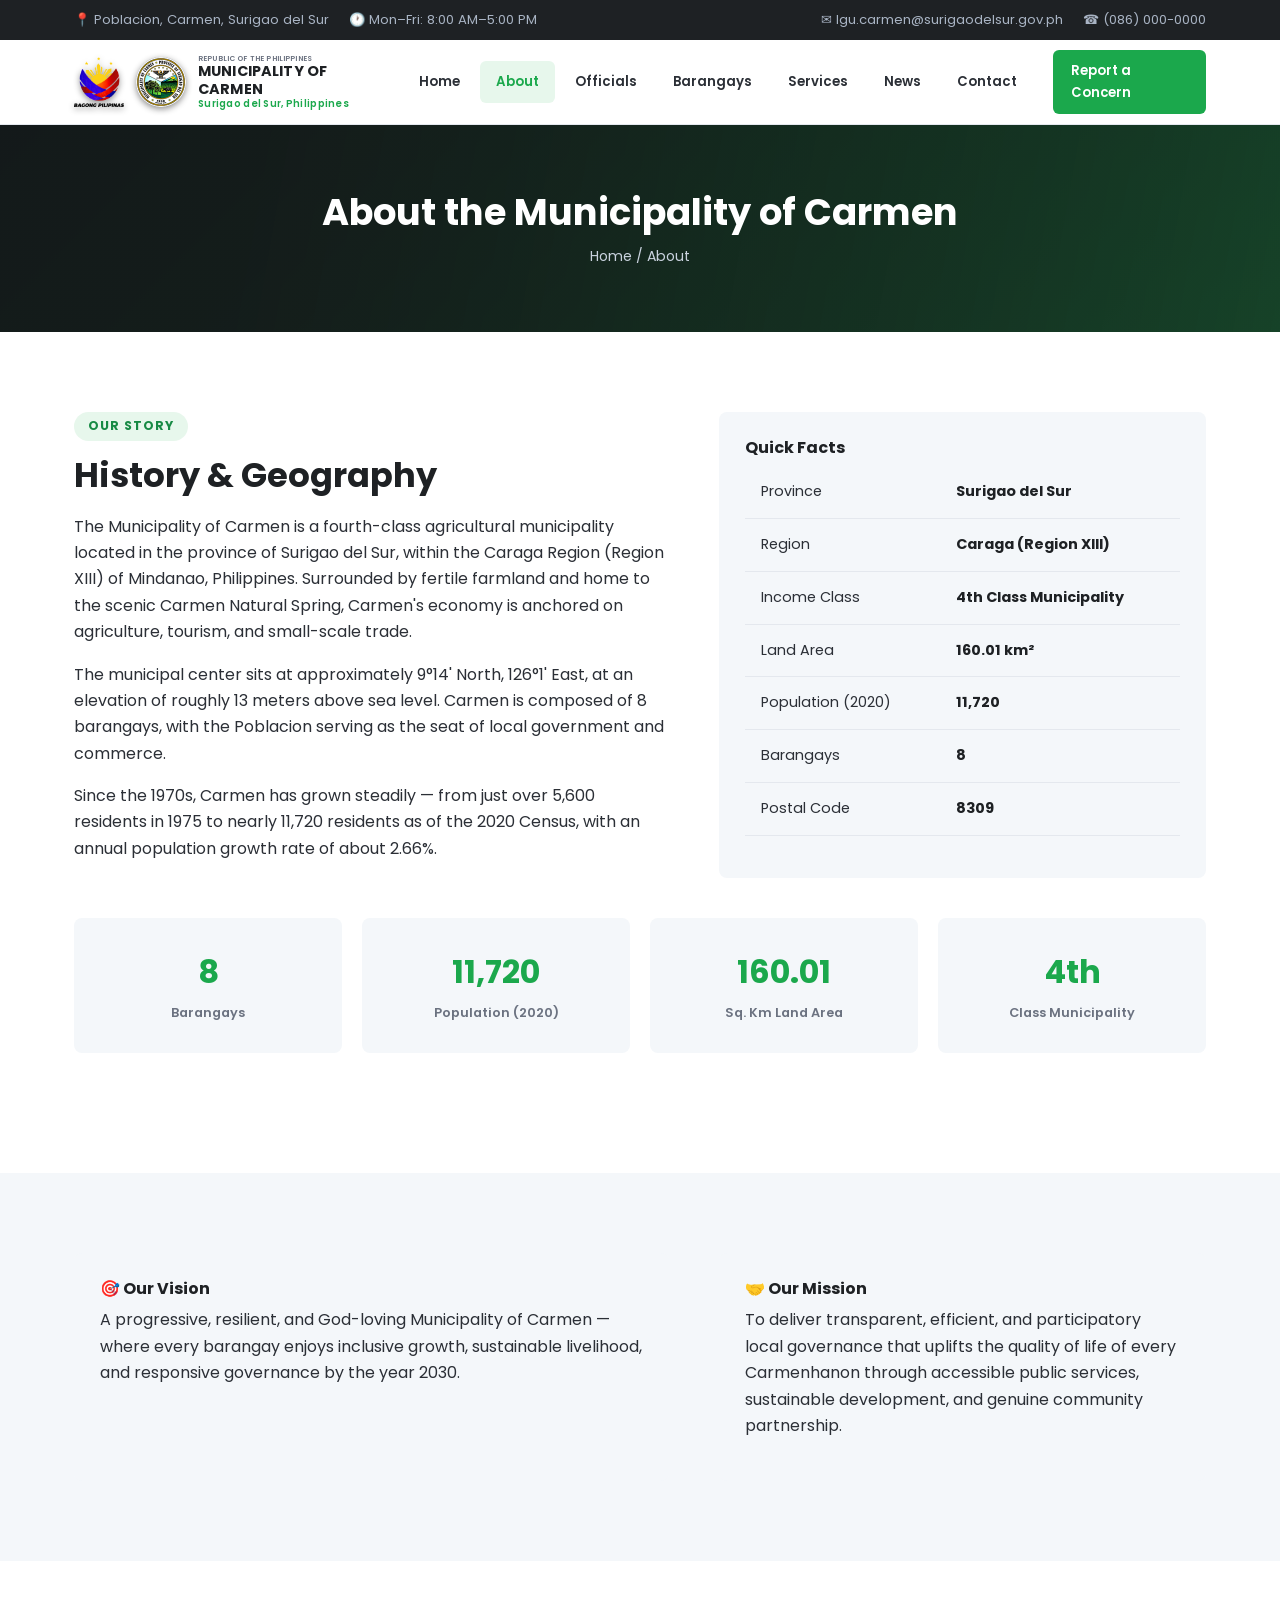
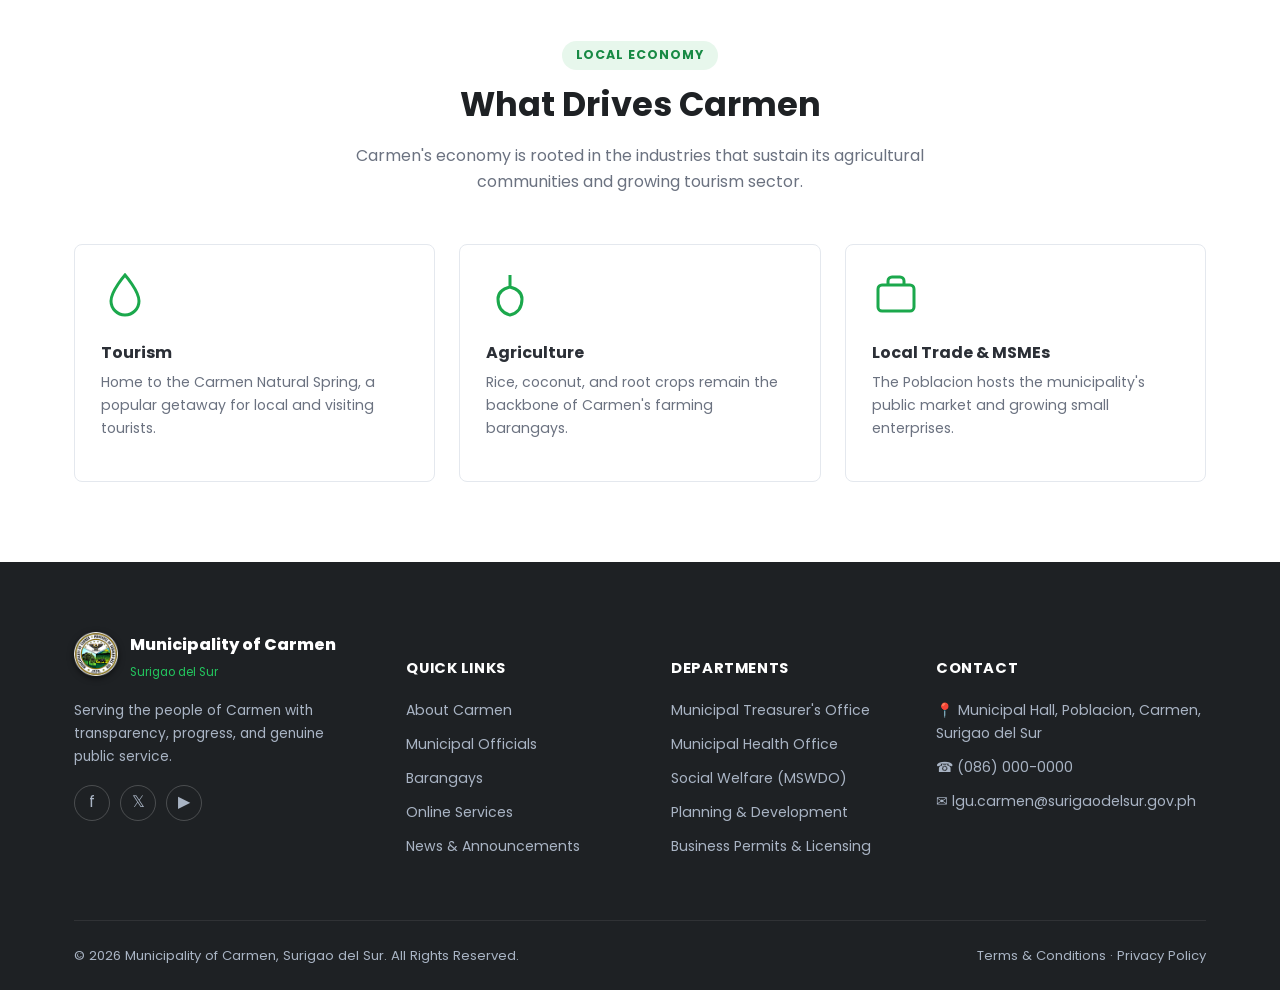
==== about.html @ b29a8e4d "Initial commit: Municipality of Carmen official website Static site for the Municipality of Carmen, " ====
<!DOCTYPE html>
<html lang="en">
<head>
<meta charset="UTF-8">
<meta name="viewport" content="width=device-width, initial-scale=1.0">
<title>About Carmen | Municipality of Carmen, Surigao del Sur</title>
<link rel="icon" href="assets/seal.png" type="image/png">
<link rel="preconnect" href="https://fonts.googleapis.com">
<link rel="preconnect" href="https://fonts.gstatic.com" crossorigin>
<link rel="stylesheet" href="https://fonts.googleapis.com/css2?family=Poppins:wght@300;400;500;600;700;800&family=Dancing+Script:wght@500;600;700&display=swap">
<link rel="stylesheet" href="css/style.css">
</head>
<body>

<div class="topbar">
  <div class="container">
    <div class="topbar-left">
      <span>📍 Poblacion, Carmen, Surigao del Sur</span>
      <span>🕐 Mon–Fri: 8:00 AM–5:00 PM</span>
    </div>
    <div class="topbar-right">
      <a href="mailto:lgu.carmen@surigaodelsur.gov.ph">✉ lgu.carmen@surigaodelsur.gov.ph</a>
      <a href="contact.html">☎ (086) 000-0000</a>
    </div>
  </div>
</div>

<header class="site-header">
  <div class="container">
    <a href="index.html" class="brand">
      <img src="assets/bago.png" alt="Bagong Pilipinas" class="seal">
      <img src="assets/seal.png" alt="Seal of Carmen, Surigao del Sur" class="seal">
      <span class="brand-text">
        <span class="name-country">Republic of the Philippines</span>
        <span class="name-en">Municipality of Carmen</span>
        <span class="name-fil">Surigao del Sur, Philippines</span>
      </span>
    </a>
    <nav class="main-nav">
      <ul>
        <li><a href="index.html">Home</a></li>
        <li><a href="about.html">About</a></li>
        <li><a href="officials.html">Officials</a></li>
        <li><a href="barangays.html">Barangays</a></li>
        <li><a href="services.html">Services</a></li>
        <li><a href="news.html">News</a></li>
        <li><a href="contact.html">Contact</a></li>
      </ul>
    </nav>
    <div class="header-cta">
      <a href="contact.html" class="btn btn-primary btn-sm">Report a Concern</a>
      <button class="nav-toggle" aria-label="Toggle menu">☰</button>
    </div>
  </div>
</header>

<div class="page-header">
  <div class="container">
    <h1>About the Municipality of Carmen</h1>
    <div class="breadcrumb"><a href="index.html">Home</a> / About</div>
  </div>
</div>

<section class="section">
  <div class="container">
    <div class="two-col">
      <div>
        <div class="section-head section-head--left mb-0">
          <span class="eyebrow">Our Story</span>
          <h2>History &amp; Geography</h2>
        </div>
        <p>The Municipality of Carmen is a fourth-class agricultural municipality located in the province of Surigao del Sur, within the Caraga Region (Region XIII) of Mindanao, Philippines. Surrounded by fertile farmland and home to the scenic Carmen Natural Spring, Carmen's economy is anchored on agriculture, tourism, and small-scale trade.</p>
        <p>The municipal center sits at approximately 9°14' North, 126°1' East, at an elevation of roughly 13 meters above sea level. Carmen is composed of 8 barangays, with the Poblacion serving as the seat of local government and commerce.</p>
        <p>Since the 1970s, Carmen has grown steadily — from just over 5,600 residents in 1975 to nearly 11,720 residents as of the 2020 Census, with an annual population growth rate of about 2.66%.</p>
      </div>
      <div class="info-card">
        <h4>Quick Facts</h4>
        <table class="hotline-table">
          <tr><td>Province</td><td><strong>Surigao del Sur</strong></td></tr>
          <tr><td>Region</td><td><strong>Caraga (Region XIII)</strong></td></tr>
          <tr><td>Income Class</td><td><strong>4th Class Municipality</strong></td></tr>
          <tr><td>Land Area</td><td><strong>160.01 km²</strong></td></tr>
          <tr><td>Population (2020)</td><td><strong>11,720</strong></td></tr>
          <tr><td>Barangays</td><td><strong>8</strong></td></tr>
          <tr><td>Postal Code</td><td><strong>8309</strong></td></tr>
        </table>
      </div>
    </div>

    <div class="stat-grid">
      <div class="stat-card"><strong>8</strong><span>Barangays</span></div>
      <div class="stat-card"><strong>11,720</strong><span>Population (2020)</span></div>
      <div class="stat-card"><strong>160.01</strong><span>Sq. Km Land Area</span></div>
      <div class="stat-card"><strong>4th</strong><span>Class Municipality</span></div>
    </div>
  </div>
</section>

<section class="section section--alt">
  <div class="container">
    <div class="two-col">
      <div class="info-card">
        <h4>🎯 Our Vision</h4>
        <p>A progressive, resilient, and God-loving Municipality of Carmen — where every barangay enjoys inclusive growth, sustainable livelihood, and responsive governance by the year 2030.</p>
      </div>
      <div class="info-card">
        <h4>🤝 Our Mission</h4>
        <p>To deliver transparent, efficient, and participatory local governance that uplifts the quality of life of every Carmenhanon through accessible public services, sustainable development, and genuine community partnership.</p>
      </div>
    </div>
  </div>
</section>

<section class="section">
  <div class="container">
    <div class="section-head">
      <span class="eyebrow">Local Economy</span>
      <h2>What Drives Carmen</h2>
      <p>Carmen's economy is rooted in the industries that sustain its agricultural communities and growing tourism sector.</p>
    </div>
    <div class="services-directory">
      <div class="dept-card">
        <svg class="icon" viewBox="0 0 24 24" fill="none" stroke="currentColor" stroke-width="1.5"><path d="M12 2C12 2 5 10 5 15a7 7 0 0 0 14 0c0-5-7-13-7-13Z"/></svg>
        <h4>Tourism</h4>
        <p>Home to the Carmen Natural Spring, a popular getaway for local and visiting tourists.</p>
      </div>
      <div class="dept-card">
        <svg class="icon" viewBox="0 0 24 24" fill="none" stroke="currentColor" stroke-width="1.5"><path d="M12 2v6M12 22c-4-1-6-4-6-8 0-3 2-5 6-6 4 1 6 3 6 6 0 4-2 7-6 8Z"/></svg>
        <h4>Agriculture</h4>
        <p>Rice, coconut, and root crops remain the backbone of Carmen's farming barangays.</p>
      </div>
      <div class="dept-card">
        <svg class="icon" viewBox="0 0 24 24" fill="none" stroke="currentColor" stroke-width="1.5"><rect x="3" y="7" width="18" height="13" rx="2"/><path d="M8 7V5a2 2 0 0 1 2-2h4a2 2 0 0 1 2 2v2"/></svg>
        <h4>Local Trade &amp; MSMEs</h4>
        <p>The Poblacion hosts the municipality's public market and growing small enterprises.</p>
      </div>
    </div>
  </div>
</section>

<footer class="site-footer">
  <div class="container">
    <div class="footer-top">
      <div class="footer-col">
        <div class="footer-brand">
          <img src="assets/seal.png" alt="Seal" class="seal">
          <span>
            <span class="name-en">Municipality of Carmen</span><br>
            <span class="name-fil">Surigao del Sur</span>
          </span>
        </div>
        <p style="font-size:.86rem;">Serving the people of Carmen with transparency, progress, and genuine public service.</p>
        <div class="social-row">
          <a href="#" aria-label="Facebook">f</a>
          <a href="#" aria-label="Twitter">𝕏</a>
          <a href="#" aria-label="YouTube">▶</a>
        </div>
      </div>
      <div class="footer-col">
        <h5>Quick Links</h5>
        <ul>
          <li><a href="about.html">About Carmen</a></li>
          <li><a href="officials.html">Municipal Officials</a></li>
          <li><a href="barangays.html">Barangays</a></li>
          <li><a href="services.html">Online Services</a></li>
          <li><a href="news.html">News &amp; Announcements</a></li>
        </ul>
      </div>
      <div class="footer-col">
        <h5>Departments</h5>
        <ul>
          <li><a href="services.html">Municipal Treasurer's Office</a></li>
          <li><a href="services.html">Municipal Health Office</a></li>
          <li><a href="services.html">Social Welfare (MSWDO)</a></li>
          <li><a href="services.html">Planning &amp; Development</a></li>
          <li><a href="services.html">Business Permits &amp; Licensing</a></li>
        </ul>
      </div>
      <div class="footer-col">
        <h5>Contact</h5>
        <ul>
          <li>📍 Municipal Hall, Poblacion, Carmen, Surigao del Sur</li>
          <li>☎ (086) 000-0000</li>
          <li>✉ lgu.carmen@surigaodelsur.gov.ph</li>
        </ul>
      </div>
    </div>
    <div class="footer-bottom">
      <span>© 2026 Municipality of Carmen, Surigao del Sur. All Rights Reserved.</span>
      <span><a href="#">Terms &amp; Conditions</a> · <a href="#">Privacy Policy</a></span>
    </div>
  </div>
</footer>

<script src="js/main.js"></script>
</body>
</html>
---- css/style.css ----
/* ==========================================================================
   Municipality of Carmen, Surigao del Sur — main stylesheet
   ========================================================================== */

:root {
  --primary: #1BA84C;
  --primary-dark: #128238;
  --primary-light: #E7F7EC;
  --accent: #23C55E;
  --accent-dark: #178A44;
  --red: #CE1126;
  --dark: #1E2124;
  --text: #2B2F36;
  --text-light: #6B7280;
  --bg-alt: #F4F7FA;
  --border: #E4E8EE;
  --white: #FFFFFF;
  --radius: 8px;
  --shadow: 0 10px 30px rgba(14, 30, 51, 0.08);
  --container: 1180px;
  font-size: 16px;
}

* { box-sizing: border-box; }
html { scroll-behavior: smooth; }

body {
  margin: 0;
  font-family: 'Poppins', "Segoe UI", Roboto, "Helvetica Neue", Arial, sans-serif;
  color: var(--text);
  background: var(--white);
  line-height: 1.65;
}

img { max-width: 100%; display: block; }
a { color: inherit; text-decoration: none; }
ul { margin: 0; padding: 0; list-style: none; }
h1, h2, h3, h4 { margin: 0 0 .5em; line-height: 1.25; font-weight: 700; }
p { margin: 0 0 1em; }

.container {
  max-width: var(--container);
  margin: 0 auto;
  padding: 0 24px;
}

.section { padding: 80px 0; }
.section--alt { background: var(--bg-alt); }
.section--dark { background: var(--dark); color: #C9D2DE; }

.section-head {
  text-align: center;
  max-width: 640px;
  margin: 0 auto 48px;
}
.section-head .eyebrow {
  display: inline-block;
  color: var(--accent-dark);
  background: var(--primary-light);
  padding: 4px 14px;
  border-radius: 20px;
  font-size: .78rem;
  font-weight: 700;
  letter-spacing: .08em;
  text-transform: uppercase;
  margin-bottom: 14px;
}
.section-head h2 { font-size: 2.1rem; color: var(--dark); }
.section-head p { color: var(--text-light); margin-top: 10px; }
.section-head--left { text-align: left; margin: 0 0 40px; }

/* ---------- Buttons ---------- */
.btn {
  display: inline-flex;
  align-items: center;
  gap: 8px;
  padding: 13px 26px;
  border-radius: 6px;
  font-weight: 600;
  font-size: .95rem;
  border: 2px solid transparent;
  cursor: pointer;
  transition: all .2s ease;
}
.btn-primary { background: var(--primary); color: #fff; }
.btn-primary:hover { background: var(--primary-dark); }
.btn-accent { background: var(--accent); color: var(--dark); }
.btn-accent:hover { background: var(--accent-dark); color: #fff; }
.btn-outline { border-color: rgba(255,255,255,.6); color: #fff; }
.btn-outline:hover { background: rgba(255,255,255,.12); }
.btn-outline-dark { border-color: var(--primary); color: var(--primary); }
.btn-outline-dark:hover { background: var(--primary); color: #fff; }
.btn-sm { padding: 8px 16px; font-size: .82rem; }
.btn-block { width: 100%; justify-content: center; }

/* ---------- Top bar ---------- */
.topbar {
  background: var(--dark);
  color: #A9B4C4;
  font-size: .82rem;
}
.topbar .container {
  display: flex;
  align-items: center;
  justify-content: space-between;
  height: 40px;
}
.topbar-left, .topbar-right { display: flex; align-items: center; gap: 20px; }
.topbar a:hover { color: var(--accent); }
.topbar-right a { display: inline-flex; align-items: center; gap: 6px; }
.topbar .flag-strip { display: inline-flex; height: 10px; width: 18px; border-radius: 2px; overflow: hidden; }

/* ---------- Header / nav ---------- */
.site-header {
  background: #fff;
  border-bottom: 1px solid var(--border);
  position: sticky;
  top: 0;
  z-index: 100;
}
.site-header .container {
  display: flex;
  align-items: center;
  justify-content: space-between;
  gap: 20px;
  height: 84px;
}
.brand { display: flex; align-items: center; gap: 12px; }
.brand .seal { width: 50px; height: 50px; flex-shrink: 0; filter: drop-shadow(0 2px 3px rgba(0,0,0,.45)); }
.brand-text { display: flex; flex-direction: column; line-height: 1.2; }
.brand-text .name-country {
  font-size: .46rem;
  color: var(--text-light);
  font-weight: 600;
  letter-spacing: .02em;
  text-transform: uppercase;
  white-space: nowrap;
}
.brand-text .name-en {
  font-size: .90rem;
  font-weight: 700;
  color: var(--dark);
  letter-spacing: .01em;
  display: block;
  text-transform: uppercase;
}
.brand-text .name-fil {
  font-size: .6rem;
  color: var(--primary);
  font-weight: 600;
  letter-spacing: .03em;
}

.main-nav ul { display: flex; gap: 4px; align-items: center; }
.main-nav a {
  display: block;
  padding: 10px 16px;
  font-weight: 600;
  font-size: .83rem;
  color: var(--text);
  border-radius: 6px;
}
.main-nav a:hover, .main-nav a.active { color: var(--primary); background: var(--primary-light); }

.header-cta { display: flex; align-items: center; gap: 14px; }
.nav-toggle {
  display: none;
  background: none;
  border: none;
  font-size: 1.6rem;
  cursor: pointer;
  color: var(--dark);
}

/* ---------- Hero ---------- */
.hero {
  position: relative;
  min-height: 560px;
  display: flex;
  align-items: center;
  color: #fff;
  background: #12140f;
  overflow: hidden;
}
.hero-video {
  position: absolute;
  inset: 0;
  width: 100%;
  height: 100%;
  object-fit: cover;
  z-index: 0;
  transform: translateZ(0);
  will-change: transform;
  backface-visibility: hidden;
}
.hero::before {
  content: "";
  position: absolute;
  inset: 0;
  background:
    linear-gradient(100deg, rgba(20,23,25,.92) 30%, rgba(20,23,25,.55) 75%),
    linear-gradient(135deg, rgba(18,53,32,.9) 0%, rgba(18,130,56,.85) 45%, rgba(27,168,76,.8) 100%);
  z-index: 1;
  pointer-events: none;
}
.hero::after {
  content: "";
  position: absolute;
  inset: 0;
  background-image:
    radial-gradient(circle at 85% 20%, rgba(35,197,94,.18), transparent 40%);
  z-index: 1;
  pointer-events: none;
}
.hero-photo {
  position: absolute;
  top: 0;
  right: 0;
  bottom: 0;
  width: 32%;
  height: 100%;
  object-fit: cover;
  z-index: 2;
}
.hero .container { position: relative; z-index: 3; padding-right: 35%; box-sizing: border-box; }
.hero-content { max-width: 640px; }
.hero .eyebrow {
  display: inline-block;
  color: var(--accent);
  font-weight: 700;
  letter-spacing: .1em;
  text-transform: uppercase;
  font-size: .82rem;
  margin-bottom: 16px;
}
.hero h1 { font-size: 2.5rem; margin-bottom: 16px; }
.hero p { font-size: 1.08rem; color: #D3DCE9; max-width: 540px; }
.hero-actions { display: flex; gap: 14px; margin-top: 18px; flex-wrap: wrap; }

/* ---------- Quick links strip ---------- */
.quicklinks {
  background: #fff;
  box-shadow: var(--shadow);
  border-radius: var(--radius);
  margin: -60px auto 0;
  position: relative;
  z-index: 3;
  max-width: var(--container);
}
.quicklinks .container { padding: 0; }
.quicklinks-grid {
  display: grid;
  grid-template-columns: repeat(6, 1fr);
}
.quicklink {
  text-align: center;
  padding: 28px 10px;
  border-right: 1px solid var(--border);
  transition: background .2s;
}
.quicklink:last-child { border-right: none; }
.quicklink:hover { background: var(--primary-light); }
.quicklink .icon {
  display: block;
  width: 44px; height: 44px; margin: 0 auto 12px;
  color: var(--primary);
}
.quicklink span { font-weight: 600; font-size: .86rem; color: var(--dark); }

/* ---------- About split ---------- */
.about-split {
  display: grid;
  grid-template-columns: .9fr 1.1fr;
  gap: 60px;
  align-items: center;
}
.about-media { position: relative; }
.about-media img { border-radius: var(--radius); }
.about-media .badge {
  position: absolute;
  bottom: -22px;
  right: -22px;
  background: var(--accent);
  color: var(--dark);
  padding: 18px 22px;
  border-radius: var(--radius);
  box-shadow: var(--shadow);
  text-align: center;
}
.about-media .badge strong { display: block; font-size: 1.6rem; }
.about-media .badge span { font-size: .74rem; font-weight: 600; text-transform: uppercase; }

.about-facts {
  display: flex;
  gap: 24px;
  margin: 24px 0;
  flex-wrap: wrap;
}
.about-facts div { display: flex; align-items: center; gap: 10px; font-weight: 600; color: var(--dark); font-size: .92rem; }
.about-facts .dot { width: 10px; height: 10px; border-radius: 50%; background: var(--primary); }

.about-meta { display: flex; align-items: center; gap: 40px; margin-top: 28px; flex-wrap: wrap; }
.about-meta .phone-block { display: flex; align-items: center; gap: 12px; }
.about-meta .phone-block .lbl { font-size: .8rem; color: var(--text-light); }
.about-meta .phone-block .num { font-weight: 800; color: var(--primary); font-size: 1.15rem; }
.about-meta .person { display: flex; align-items: center; gap: 10px; }
.about-meta .person img { width: 42px; height: 42px; border-radius: 50%; object-fit: cover; }
.about-meta .person .role { font-size: .74rem; color: var(--text-light); }
.about-meta .person .who { font-weight: 700; font-size: .9rem; }

/* ---------- Departments icon grid ---------- */
.dept-icon-grid {
  display: grid;
  grid-template-columns: repeat(4, 1fr);
  gap: 18px;
}
.dept-icon-card {
  display: flex;
  align-items: center;
  gap: 14px;
  background: #fff;
  border: 1px solid var(--border);
  border-radius: var(--radius);
  padding: 20px 18px;
  font-weight: 600;
  color: var(--dark);
  transition: all .2s;
}
.dept-icon-card:hover { border-color: var(--primary); box-shadow: var(--shadow); transform: translateY(-3px); }
.dept-icon-card .dept-icon {
  width: 44px;
  height: 44px;
  flex-shrink: 0;
  border-radius: 50%;
  background: var(--primary-light);
  display: flex;
  align-items: center;
  justify-content: center;
}
.dept-icon-card .dept-icon svg { width: 22px; height: 22px; color: var(--primary); }
.dept-icon-card .dept-text { flex: 1; font-size: .92rem; line-height: 1.3; }
.dept-icon-card .arrow { color: var(--primary); font-size: 1.1rem; }

/* ---------- Events + newsletter ---------- */
.events-layout {
  display: grid;
  grid-template-columns: 1.5fr 1fr;
  gap: 28px;
}
.event-row {
  display: flex;
  align-items: center;
  gap: 20px;
  background: #fff;
  border: 1px solid var(--border);
  border-radius: var(--radius);
  padding: 18px 20px;
  margin-bottom: 14px;
}
.event-date {
  background: var(--primary-light);
  color: var(--primary);
  border-radius: 8px;
  padding: 10px 14px;
  text-align: center;
  font-weight: 800;
  min-width: 64px;
}
.event-date .day { font-size: 1.4rem; display: block; line-height: 1; }
.event-date .mon { font-size: .72rem; text-transform: uppercase; }
.event-info { flex: 1; }
.event-info h4 { margin: 0 0 6px; font-size: 1rem; }
.event-info .meta { font-size: .8rem; color: var(--text-light); display: flex; gap: 14px; flex-wrap: wrap; }

.newsletter-box {
  background: var(--dark);
  border-radius: var(--radius);
  padding: 34px 28px;
  color: #fff;
}
.newsletter-box h3 { font-size: 1.3rem; }
.newsletter-box p { color: #A9B4C4; font-size: .9rem; }
.newsletter-box input {
  width: 100%;
  padding: 12px 14px;
  border-radius: 6px;
  border: none;
  margin-bottom: 12px;
  font-size: .9rem;
}

/* ---------- Officials ---------- */
.officials-grid {
  display: grid;
  grid-template-columns: repeat(4, 1fr);
  gap: 26px;
}
.official-card {
  background: #fff;
  border: 1px solid var(--border);
  border-radius: var(--radius);
  overflow: hidden;
  text-align: center;
  transition: box-shadow .2s, transform .2s;
}
.official-card:hover { box-shadow: var(--shadow); transform: translateY(-4px); }
.official-photo {
  height: 210px;
  background: linear-gradient(160deg, var(--primary-light), #D3F3DE);
  display: flex;
  align-items: center;
  justify-content: center;
}
.official-photo svg { width: 60%; height: 60%; color: var(--primary); }
.official-info { padding: 18px; }
.official-info .role { color: var(--primary); font-size: .74rem; font-weight: 700; text-transform: uppercase; letter-spacing: .04em; }
.official-info h4 { margin: 6px 0 8px; font-size: 1.02rem; }
.official-info .contact { font-size: .78rem; color: var(--text-light); }
.official-info .contact div { margin-bottom: 3px; }

/* ---------- CTA banner ---------- */
.cta-banner {
  background: linear-gradient(120deg, var(--primary-dark), var(--primary));
  color: #fff;
  padding: 40px 0;
}
.cta-banner .container {
  display: flex;
  align-items: center;
  justify-content: space-between;
  flex-wrap: wrap;
  gap: 20px;
}
.cta-banner h3 { margin: 0 0 4px; font-size: 1.4rem; }
.cta-banner p { margin: 0; color: #CFE0F8; }

/* ---------- Gallery + FAQ ---------- */
.gallery-faq {
  display: grid;
  grid-template-columns: 1fr 1.1fr;
  gap: 50px;
  align-items: center;
}
.gallery-grid {
  display: grid;
  grid-template-columns: 1fr 1fr;
  gap: 14px;
}
.gallery-grid .ph {
  border-radius: var(--radius);
  aspect-ratio: 1/1;
  background: linear-gradient(160deg, var(--primary) 0%, var(--accent) 100%);
  display: flex;
  align-items: center;
  justify-content: center;
  color: rgba(255,255,255,.85);
}
.gallery-grid .ph svg { width: 34%; height: 34%; }

.faq-item {
  border: 1px solid var(--border);
  border-radius: var(--radius);
  margin-bottom: 12px;
  overflow: hidden;
}
.faq-q {
  display: flex;
  align-items: center;
  justify-content: space-between;
  padding: 16px 20px;
  font-weight: 700;
  cursor: pointer;
  background: #fff;
  color: var(--dark);
}
.faq-q .plus { color: var(--primary); font-size: 1.3rem; transition: transform .2s; }
.faq-item.open .plus { transform: rotate(45deg); }
.faq-a {
  padding: 0 20px;
  max-height: 0;
  overflow: hidden;
  color: var(--text-light);
  font-size: .9rem;
  transition: all .25s ease;
}
.faq-item.open .faq-a { padding: 0 20px 18px; max-height: 300px; }

/* ---------- News cards ---------- */
.news-grid {
  display: grid;
  grid-template-columns: repeat(3, 1fr);
  gap: 28px;
}
.news-card {
  border: 1px solid var(--border);
  border-radius: var(--radius);
  overflow: hidden;
  background: #fff;
  transition: box-shadow .2s, transform .2s;
}
.news-card:hover { box-shadow: var(--shadow); transform: translateY(-4px); }
.news-thumb {
  height: 180px;
  background: linear-gradient(160deg, var(--primary), var(--primary-dark));
  display: flex;
  align-items: center;
  justify-content: center;
}
.news-thumb svg { width: 30%; height: 30%; color: rgba(255,255,255,.85); }
.news-body { padding: 20px; }
.news-tag { color: var(--primary); font-size: .74rem; font-weight: 700; text-transform: uppercase; }
.news-body h4 { margin: 8px 0 10px; font-size: 1.05rem; }
.news-meta { font-size: .78rem; color: var(--text-light); }

/* ---------- Officials quote / leaders strip (dark) ---------- */
.leaders-strip {
  display: grid;
  grid-template-columns: 1fr 1fr;
  gap: 30px;
}
.leader-quote {
  background: rgba(255,255,255,.04);
  border: 1px solid rgba(255,255,255,.08);
  border-radius: var(--radius);
  padding: 26px;
}
.leader-quote p { color: #C9D2DE; font-size: .95rem; }
.leader-quote .who { display: flex; align-items: center; gap: 12px; margin-top: 14px; }
.leader-quote .who img { width: 44px; height: 44px; border-radius: 50%; }
.leader-quote .who .sign-name { color: #fff; font-size: 1.4rem; line-height: 1; }
.leader-quote .who .title { font-size: .76rem; color: #8FA0B8; }

/* ---------- Signature style ---------- */
.sign-name {
  font-family: 'Dancing Script', cursive;
  font-weight: 600;
}

/* ---------- Partners ---------- */
.partners-strip {
  display: flex;
  align-items: center;
  justify-content: space-between;
  flex-wrap: wrap;
  gap: 30px;
  opacity: .75;
}
.partners-strip .partner { font-weight: 800; color: var(--text-light); font-size: 1rem; letter-spacing: .02em; }

/* ---------- Footer ---------- */
.site-footer {
  background: var(--dark);
  color: #A9B4C4;
  padding-top: 70px;
}
.footer-top {
  display: grid;
  grid-template-columns: 1.3fr 1fr 1fr 1.2fr;
  gap: 40px;
  padding-bottom: 50px;
  border-bottom: 1px solid rgba(255,255,255,.08);
}
.footer-brand { display: flex; gap: 12px; margin-bottom: 16px; }
.footer-brand .seal { width: 44px; height: 44px; filter: drop-shadow(0 2px 3px rgba(0,0,0,.55)); }
.footer-brand .name-en { color: #fff; font-weight: 800; }
.footer-brand .name-fil { font-size: .74rem; color: var(--accent); }
.footer-col h5 {
  color: #fff;
  font-size: .92rem;
  text-transform: uppercase;
  letter-spacing: .04em;
  margin-bottom: 18px;
}
.footer-col li { margin-bottom: 11px; font-size: .88rem; }
.footer-col a:hover { color: var(--accent); }
.footer-col .news-mini { display: flex; gap: 10px; margin-bottom: 14px; }
.footer-col .news-mini .thumb {
  width: 54px; height: 54px; border-radius: 6px; flex-shrink: 0;
  background: linear-gradient(160deg, var(--primary), var(--primary-dark));
}
.footer-col .news-mini .txt { font-size: .82rem; }
.footer-col .news-mini .date { font-size: .72rem; color: #7286A0; }
.social-row { display: flex; gap: 10px; margin-top: 16px; }
.social-row a {
  width: 36px; height: 36px; border-radius: 50%;
  border: 1px solid rgba(255,255,255,.2);
  display: flex; align-items: center; justify-content: center;
}
.social-row a:hover { background: var(--accent); color: var(--dark); border-color: var(--accent); }

.footer-bottom {
  display: flex;
  align-items: center;
  justify-content: space-between;
  padding: 24px 0;
  font-size: .82rem;
  flex-wrap: wrap;
  gap: 10px;
}
.footer-bottom a:hover { color: var(--accent); }

/* ---------- Page header (inner pages) ---------- */
.page-header {
  background:
    linear-gradient(100deg, rgba(20,23,25,.92) 20%, rgba(20,23,25,.7) 100%),
    linear-gradient(135deg, #123521 0%, #128238 55%, #1BA84C 100%);
  color: #fff;
  padding: 64px 0;
  text-align: center;
}
.page-header h1 { font-size: 2.3rem; margin-bottom: 10px; }
.breadcrumb { font-size: .88rem; color: #C9D2DE; }
.breadcrumb a:hover { color: var(--accent); }

/* ---------- Generic content blocks ---------- */
.two-col {
  display: grid;
  grid-template-columns: 1.1fr .9fr;
  gap: 50px;
}
.info-card {
  background: var(--bg-alt);
  border-radius: var(--radius);
  padding: 26px;
}
.info-card h4 { color: var(--dark); }
.stat-grid {
  display: grid;
  grid-template-columns: repeat(4, 1fr);
  gap: 20px;
  margin: 40px 0;
}
.stat-card {
  text-align: center;
  background: var(--bg-alt);
  border-radius: var(--radius);
  padding: 28px 14px;
}
.stat-card strong { display: block; font-size: 2rem; color: var(--primary); }
.stat-card span { font-size: .8rem; color: var(--text-light); font-weight: 600; }

.barangay-grid {
  display: grid;
  grid-template-columns: repeat(4, 1fr);
  gap: 22px;
}
.barangay-card {
  background: #fff;
  border: 1px solid var(--border);
  border-radius: var(--radius);
  padding: 24px;
  transition: box-shadow .2s, transform .2s;
}
.barangay-card:hover { box-shadow: var(--shadow); transform: translateY(-3px); }
.barangay-card .num {
  width: 40px; height: 40px; border-radius: 50%;
  background: var(--primary-light); color: var(--primary);
  display: flex; align-items: center; justify-content: center;
  font-weight: 800; margin-bottom: 14px;
}
.barangay-card h4 { margin-bottom: 6px; }
.barangay-card p { font-size: .84rem; color: var(--text-light); margin: 0; }

.services-directory {
  display: grid;
  grid-template-columns: repeat(3, 1fr);
  gap: 24px;
}
.dept-card {
  border: 1px solid var(--border);
  border-radius: var(--radius);
  padding: 26px;
  transition: box-shadow .2s, transform .2s;
}
.dept-card:hover { box-shadow: var(--shadow); transform: translateY(-3px); }
.dept-card .icon {
  width: 48px; height: 48px; color: var(--primary); margin-bottom: 16px;
}
.dept-card h4 { margin-bottom: 8px; }
.dept-card p { font-size: .88rem; color: var(--text-light); }
.dept-card a { font-size: .84rem; font-weight: 700; color: var(--primary); }

.contact-grid {
  display: grid;
  grid-template-columns: repeat(4, 1fr);
  gap: 22px;
  margin-bottom: 60px;
}
.contact-card {
  text-align: center;
  padding: 30px 18px;
  border: 1px solid var(--border);
  border-radius: var(--radius);
}
.contact-card .icon {
  width: 46px; height: 46px; color: var(--primary);
  margin: 0 auto 14px;
}
.contact-card h4 { margin-bottom: 6px; font-size: .98rem; }
.contact-card p { font-size: .85rem; color: var(--text-light); margin: 0; }

.hotline-table {
  width: 100%;
  border-collapse: collapse;
}
.hotline-table th, .hotline-table td {
  text-align: left;
  padding: 14px 16px;
  border-bottom: 1px solid var(--border);
  font-size: .9rem;
}
.hotline-table th { color: var(--text-light); text-transform: uppercase; font-size: .74rem; letter-spacing: .04em; }
.hotline-table td strong { color: var(--dark); }

.form-grid { display: grid; grid-template-columns: 1fr 1fr; gap: 16px; }
.form-grid .full { grid-column: 1 / -1; }
.form-control {
  width: 100%;
  padding: 12px 14px;
  border: 1px solid var(--border);
  border-radius: 6px;
  font-family: inherit;
  font-size: .92rem;
}
.form-control:focus { outline: 2px solid var(--primary); border-color: var(--primary); }
label { display: block; font-size: .82rem; font-weight: 600; margin-bottom: 6px; color: var(--dark); }

.map-embed {
  border-radius: var(--radius);
  overflow: hidden;
  height: 340px;
  background: linear-gradient(160deg, var(--primary-light), #D3F3DE);
  display: flex;
  align-items: center;
  justify-content: center;
  color: var(--primary);
  text-align: center;
}

/* ---------- Utility ---------- */
.text-center { text-align: center; }
.mt-0 { margin-top: 0; }
.mb-0 { margin-bottom: 0; }

/* ---------- Responsive ---------- */
@media (max-width: 992px) {
  .about-split, .gallery-faq, .two-col { grid-template-columns: 1fr; }
  .events-layout { grid-template-columns: 1fr; }
  .officials-grid, .news-grid, .barangay-grid, .services-directory, .contact-grid, .stat-grid, .dept-icon-grid { grid-template-columns: repeat(2, 1fr); }
  .footer-top { grid-template-columns: 1fr 1fr; }
  .quicklinks-grid { grid-template-columns: repeat(3, 1fr); }
  .leaders-strip { grid-template-columns: 1fr; }
  .hero-photo { display: none; }
  .hero .container { padding-right: 24px; }
}
@media (max-width: 1120px) {
  .main-nav { position: fixed; top: 84px; left: 0; right: 0; bottom: 0; background: #fff; padding: 20px; transform: translateX(-100%); transition: transform .25s ease; overflow-y: auto; }
  .main-nav.open { transform: translateX(0); }
  .main-nav ul { flex-direction: column; align-items: stretch; }
  .nav-toggle { display: block; }
}
@media (max-width: 768px) {
  .topbar-left span:not(:first-child) { display: none; }
  .hero h1 { font-size: 2.1rem; }
  .quicklinks-grid { grid-template-columns: repeat(2, 1fr); }
  .officials-grid, .news-grid, .barangay-grid, .services-directory, .contact-grid, .stat-grid, .footer-top, .dept-icon-grid { grid-template-columns: 1fr; }
  .cta-banner .container { flex-direction: column; text-align: center; }
  .form-grid { grid-template-columns: 1fr; }
  .section { padding: 56px 0; }
}
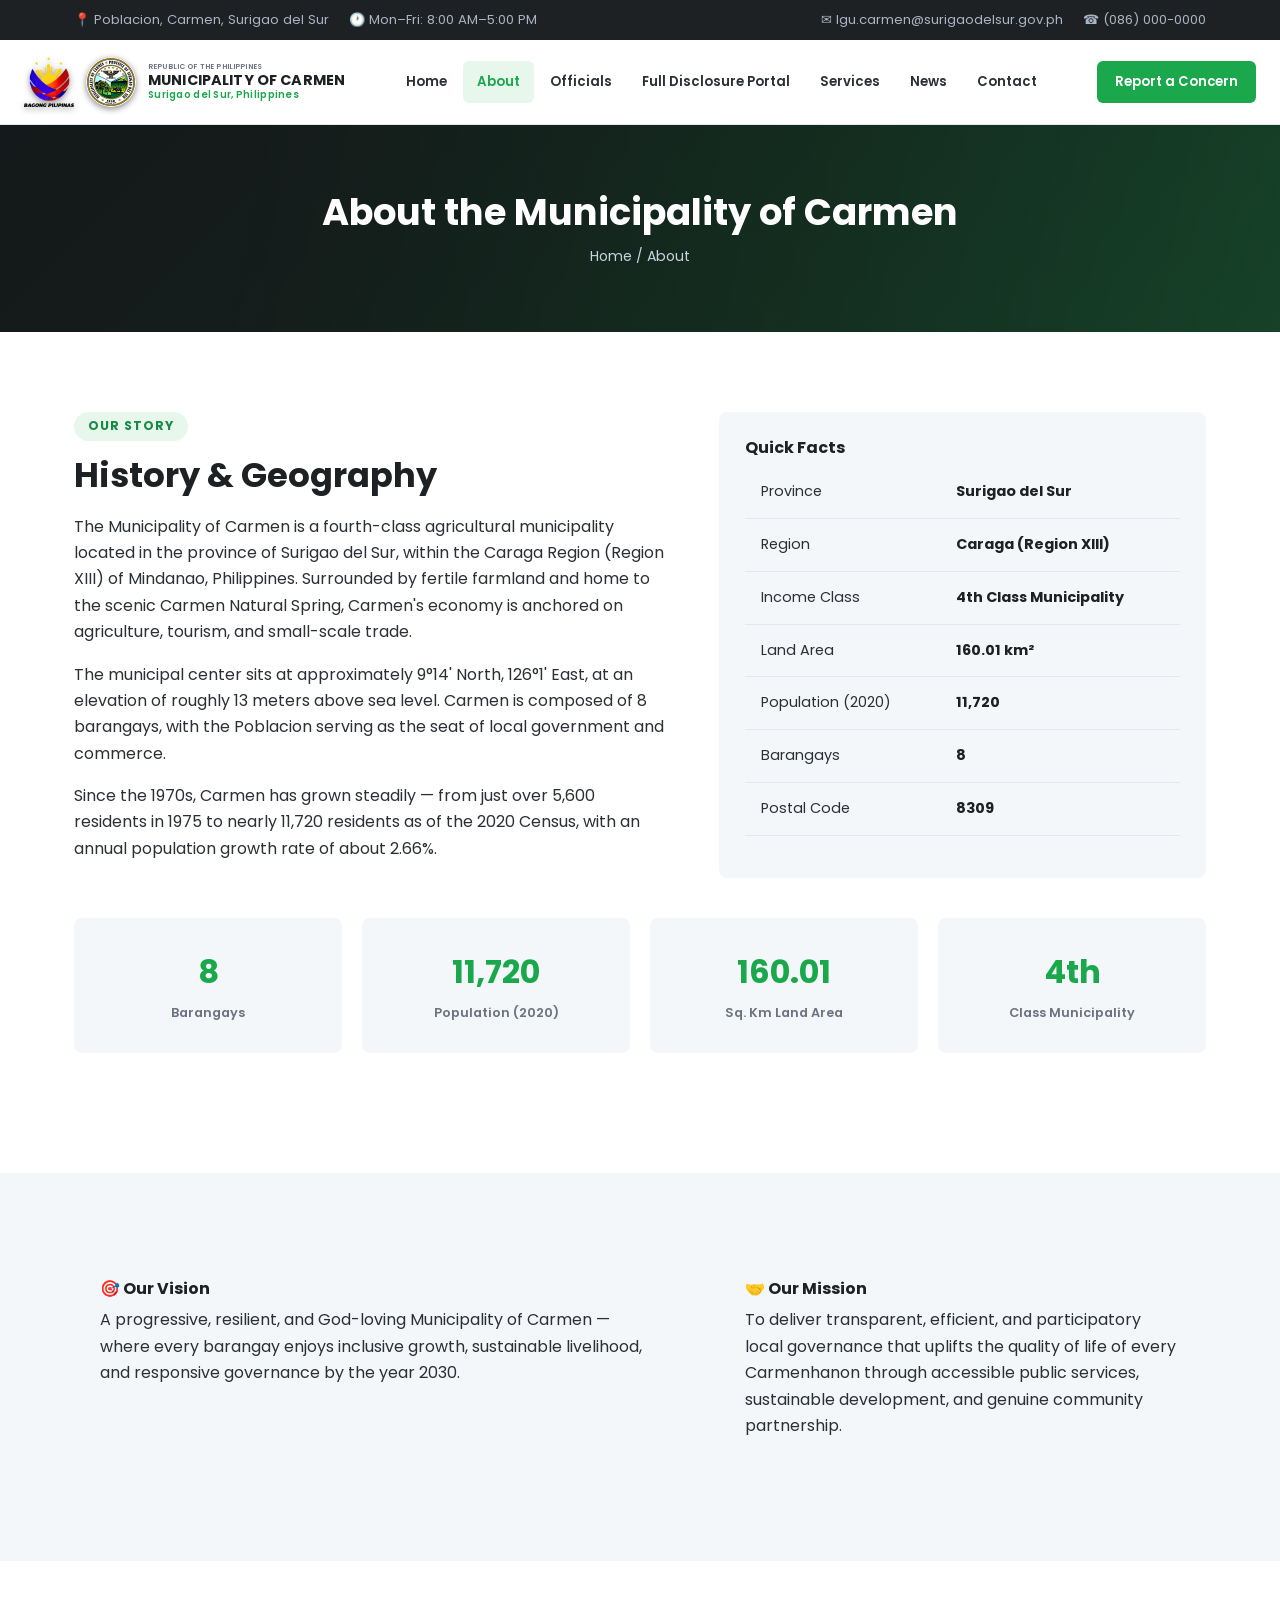
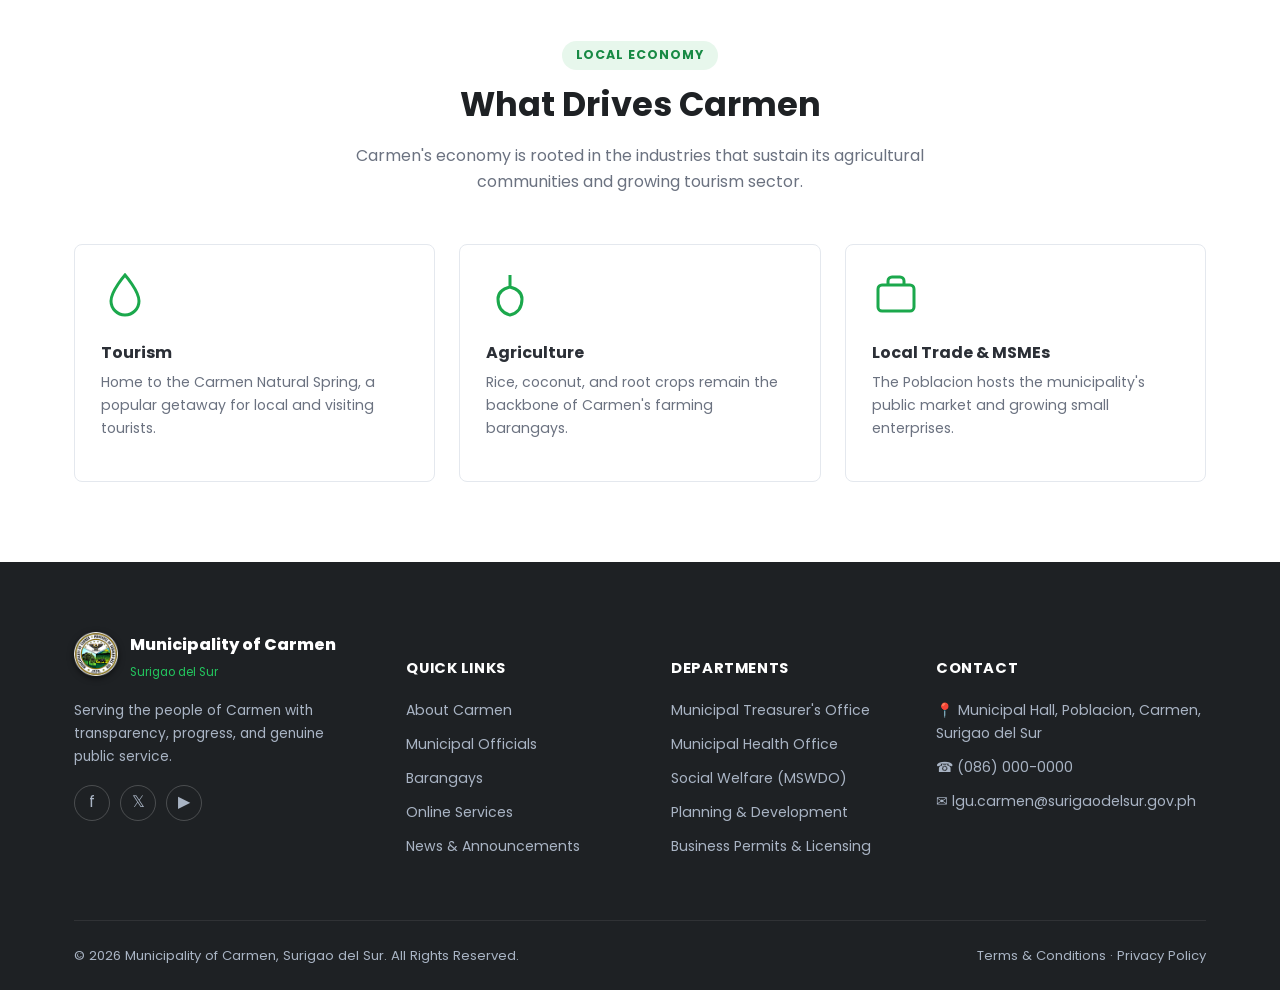
==== commit a35f4afc: "Add Full Disclosure Portal page with ordinance archive Replace the Barangays nav link with a Full Di" ====
--- a/about.html
+++ b/about.html
@@ -41,7 +41,7 @@
         <li><a href="index.html">Home</a></li>
         <li><a href="about.html">About</a></li>
         <li><a href="officials.html">Officials</a></li>
-        <li><a href="barangays.html">Barangays</a></li>
+        <li><a href="fdp.html">Full Disclosure Portal</a></li>
         <li><a href="services.html">Services</a></li>
         <li><a href="news.html">News</a></li>
         <li><a href="contact.html">Contact</a></li>
--- a/css/style.css
+++ b/css/style.css
@@ -124,6 +124,7 @@
   justify-content: space-between;
   gap: 20px;
   height: 84px;
+  max-width: 1400px;
 }
 .brand { display: flex; align-items: center; gap: 12px; }
 .brand .seal { width: 50px; height: 50px; flex-shrink: 0; filter: drop-shadow(0 2px 3px rgba(0,0,0,.45)); }
@@ -151,18 +152,20 @@
   letter-spacing: .03em;
 }
 
-.main-nav ul { display: flex; gap: 4px; align-items: center; }
+.main-nav ul { display: flex; gap: 2px; align-items: center; }
 .main-nav a {
   display: block;
-  padding: 10px 16px;
+  padding: 10px 14px;
   font-weight: 600;
   font-size: .83rem;
   color: var(--text);
   border-radius: 6px;
+  white-space: nowrap;
 }
 .main-nav a:hover, .main-nav a.active { color: var(--primary); background: var(--primary-light); }
 
-.header-cta { display: flex; align-items: center; gap: 14px; }
+.header-cta { display: flex; align-items: center; gap: 14px; flex-shrink: 0; }
+.header-cta .btn { white-space: nowrap; }
 .nav-toggle {
   display: none;
   background: none;
@@ -405,13 +408,15 @@
 }
 .official-card:hover { box-shadow: var(--shadow); transform: translateY(-4px); }
 .official-photo {
-  height: 210px;
+  aspect-ratio: 3 / 4;
   background: linear-gradient(160deg, var(--primary-light), #D3F3DE);
   display: flex;
   align-items: center;
   justify-content: center;
+  overflow: hidden;
 }
 .official-photo svg { width: 60%; height: 60%; color: var(--primary); }
+.official-photo img { width: 100%; height: 100%; object-fit: cover; object-position: top center; }
 .official-info { padding: 18px; }
 .official-info .role { color: var(--primary); font-size: .74rem; font-weight: 700; text-transform: uppercase; letter-spacing: .04em; }
 .official-info h4 { margin: 6px 0 8px; font-size: 1.02rem; }
@@ -737,6 +742,116 @@
   text-align: center;
 }
 
+/* ---------- Full Disclosure Portal ---------- */
+.fdp-layout {
+  display: grid;
+  grid-template-columns: 280px 1fr;
+  gap: 32px;
+  align-items: start;
+}
+.fdp-sidebar h3 {
+  font-size: 1.2rem;
+  margin-bottom: 16px;
+  padding-bottom: 12px;
+  border-bottom: 2px solid var(--border);
+}
+.fdp-sidebar-list { position: relative; padding-left: 4px; }
+.fdp-sidebar-list li { margin-bottom: 8px; }
+.fdp-cat-btn {
+  display: block;
+  width: 100%;
+  text-align: left;
+  padding: 14px 18px;
+  background: var(--bg-alt);
+  border: none;
+  border-left: 4px solid var(--border);
+  border-radius: 6px;
+  font-family: inherit;
+  font-weight: 600;
+  font-size: .88rem;
+  color: var(--text);
+  cursor: pointer;
+  transition: all .2s ease;
+}
+.fdp-cat-btn:hover { background: var(--primary-light); color: var(--primary-dark); border-left-color: var(--primary); }
+.fdp-cat-btn.active { background: var(--primary-dark); color: #fff; border-left-color: var(--accent); }
+
+.fdp-panel { display: none; }
+.fdp-panel.active { display: block; animation: fdp-fade .25s ease; }
+.fdp-panel h2 { color: var(--dark); font-size: 1.5rem; }
+
+.fdp-tabs, .fdp-subtabs {
+  display: flex;
+  flex-wrap: wrap;
+  gap: 8px;
+  border-bottom: 1px solid var(--border);
+  padding-bottom: 16px;
+  margin-bottom: 24px;
+}
+
+.fdp-search {
+  max-width: 320px;
+  margin-bottom: 20px;
+}
+.fdp-subtabs { border-bottom: none; padding-bottom: 0; margin-bottom: 20px; }
+.fdp-tab, .fdp-subtab {
+  padding: 11px 20px;
+  background: #fff;
+  border: 1px solid var(--border);
+  border-radius: 6px;
+  font-family: inherit;
+  font-weight: 600;
+  font-size: .84rem;
+  color: var(--text);
+  cursor: pointer;
+  transition: all .2s ease;
+}
+.fdp-tab:hover, .fdp-subtab:hover { border-color: var(--primary); color: var(--primary-dark); }
+.fdp-tab.active, .fdp-subtab.active { background: var(--primary-dark); border-color: var(--primary-dark); color: #fff; }
+
+.fdp-tab-panel, .fdp-subtab-panel { display: none; }
+.fdp-tab-panel.active, .fdp-subtab-panel.active { display: block; animation: fdp-fade .25s ease; }
+.fdp-subtab-panel h4 { color: var(--primary-dark); font-size: 1.05rem; text-transform: uppercase; letter-spacing: .03em; margin-bottom: 14px; }
+
+.ordinance-table { width: 100%; border-collapse: collapse; border-radius: var(--radius); overflow: hidden; box-shadow: var(--shadow); }
+.ordinance-table thead th {
+  background: var(--primary-dark);
+  color: #fff;
+  text-align: left;
+  padding: 16px 20px;
+  font-size: .74rem;
+  text-transform: uppercase;
+  letter-spacing: .04em;
+}
+.ordinance-table tbody td {
+  padding: 16px 20px;
+  border-bottom: 1px solid var(--border);
+  font-size: .88rem;
+  vertical-align: top;
+}
+.ordinance-table tbody tr:last-child td { border-bottom: none; }
+.ordinance-table tbody tr:hover { background: var(--bg-alt); }
+.ordinance-table .ord-no { font-weight: 700; color: var(--dark); white-space: nowrap; }
+.ordinance-table .ord-date { color: var(--text-light); white-space: nowrap; }
+.btn-view {
+  display: inline-flex;
+  align-items: center;
+  gap: 6px;
+  background: var(--primary-dark);
+  color: #fff;
+  padding: 8px 16px;
+  border-radius: 6px;
+  font-weight: 600;
+  font-size: .82rem;
+  white-space: nowrap;
+}
+.btn-view:hover { background: var(--accent-dark); }
+
+.doc-title { color: var(--dark); font-weight: 500; transition: color .15s ease; }
+.doc-title:hover { color: var(--primary); text-decoration: underline; }
+
+@keyframes fdp-fade { from { opacity: 0; transform: translateY(4px); } to { opacity: 1; transform: translateY(0); } }
+
 /* ---------- Utility ---------- */
 .text-center { text-align: center; }
 .mt-0 { margin-top: 0; }
@@ -744,7 +859,7 @@
 
 /* ---------- Responsive ---------- */
 @media (max-width: 992px) {
-  .about-split, .gallery-faq, .two-col { grid-template-columns: 1fr; }
+  .about-split, .gallery-faq, .two-col, .fdp-layout { grid-template-columns: 1fr; }
   .events-layout { grid-template-columns: 1fr; }
   .officials-grid, .news-grid, .barangay-grid, .services-directory, .contact-grid, .stat-grid, .dept-icon-grid { grid-template-columns: repeat(2, 1fr); }
   .footer-top { grid-template-columns: 1fr 1fr; }
@@ -760,11 +875,47 @@
   .nav-toggle { display: block; }
 }
 @media (max-width: 768px) {
-  .topbar-left span:not(:first-child) { display: none; }
+  .topbar { display: none; }
   .hero h1 { font-size: 2.1rem; }
   .quicklinks-grid { grid-template-columns: repeat(2, 1fr); }
   .officials-grid, .news-grid, .barangay-grid, .services-directory, .contact-grid, .stat-grid, .footer-top, .dept-icon-grid { grid-template-columns: 1fr; }
   .cta-banner .container { flex-direction: column; text-align: center; }
   .form-grid { grid-template-columns: 1fr; }
   .section { padding: 56px 0; }
-}
+  .brand .seal { width: 38px; height: 38px; }
+  .brand-text .name-en { font-size: .8rem; }
+  .brand-text .name-fil { font-size: .58rem; }
+  .brand-text .name-country { font-size: .48rem; }
+  .header-cta .btn { display: none; }
+  .header-cta { gap: 8px; }
+}
+
+/* ---------- Scroll reveal animation ---------- */
+.reveal {
+  opacity: 0;
+  transform: translateY(32px);
+  transition: opacity .7s cubic-bezier(.25,.8,.25,1), transform .7s cubic-bezier(.25,.8,.25,1);
+}
+.reveal.is-visible { opacity: 1; transform: none; }
+.reveal-stagger > * {
+  opacity: 0;
+  transform: translateY(24px);
+  transition: opacity .55s ease, transform .55s ease;
+}
+.reveal-stagger.is-visible > * { opacity: 1; transform: none; }
+.reveal-stagger.is-visible > *:nth-child(1) { transition-delay: .05s; }
+.reveal-stagger.is-visible > *:nth-child(2) { transition-delay: .12s; }
+.reveal-stagger.is-visible > *:nth-child(3) { transition-delay: .19s; }
+.reveal-stagger.is-visible > *:nth-child(4) { transition-delay: .26s; }
+.reveal-stagger.is-visible > *:nth-child(5) { transition-delay: .33s; }
+.reveal-stagger.is-visible > *:nth-child(6) { transition-delay: .4s; }
+.reveal-stagger.is-visible > *:nth-child(7) { transition-delay: .47s; }
+.reveal-stagger.is-visible > *:nth-child(8) { transition-delay: .54s; }
+
+@media (prefers-reduced-motion: reduce) {
+  .reveal, .reveal-stagger > * {
+    opacity: 1 !important;
+    transform: none !important;
+    transition: none !important;
+  }
+}
